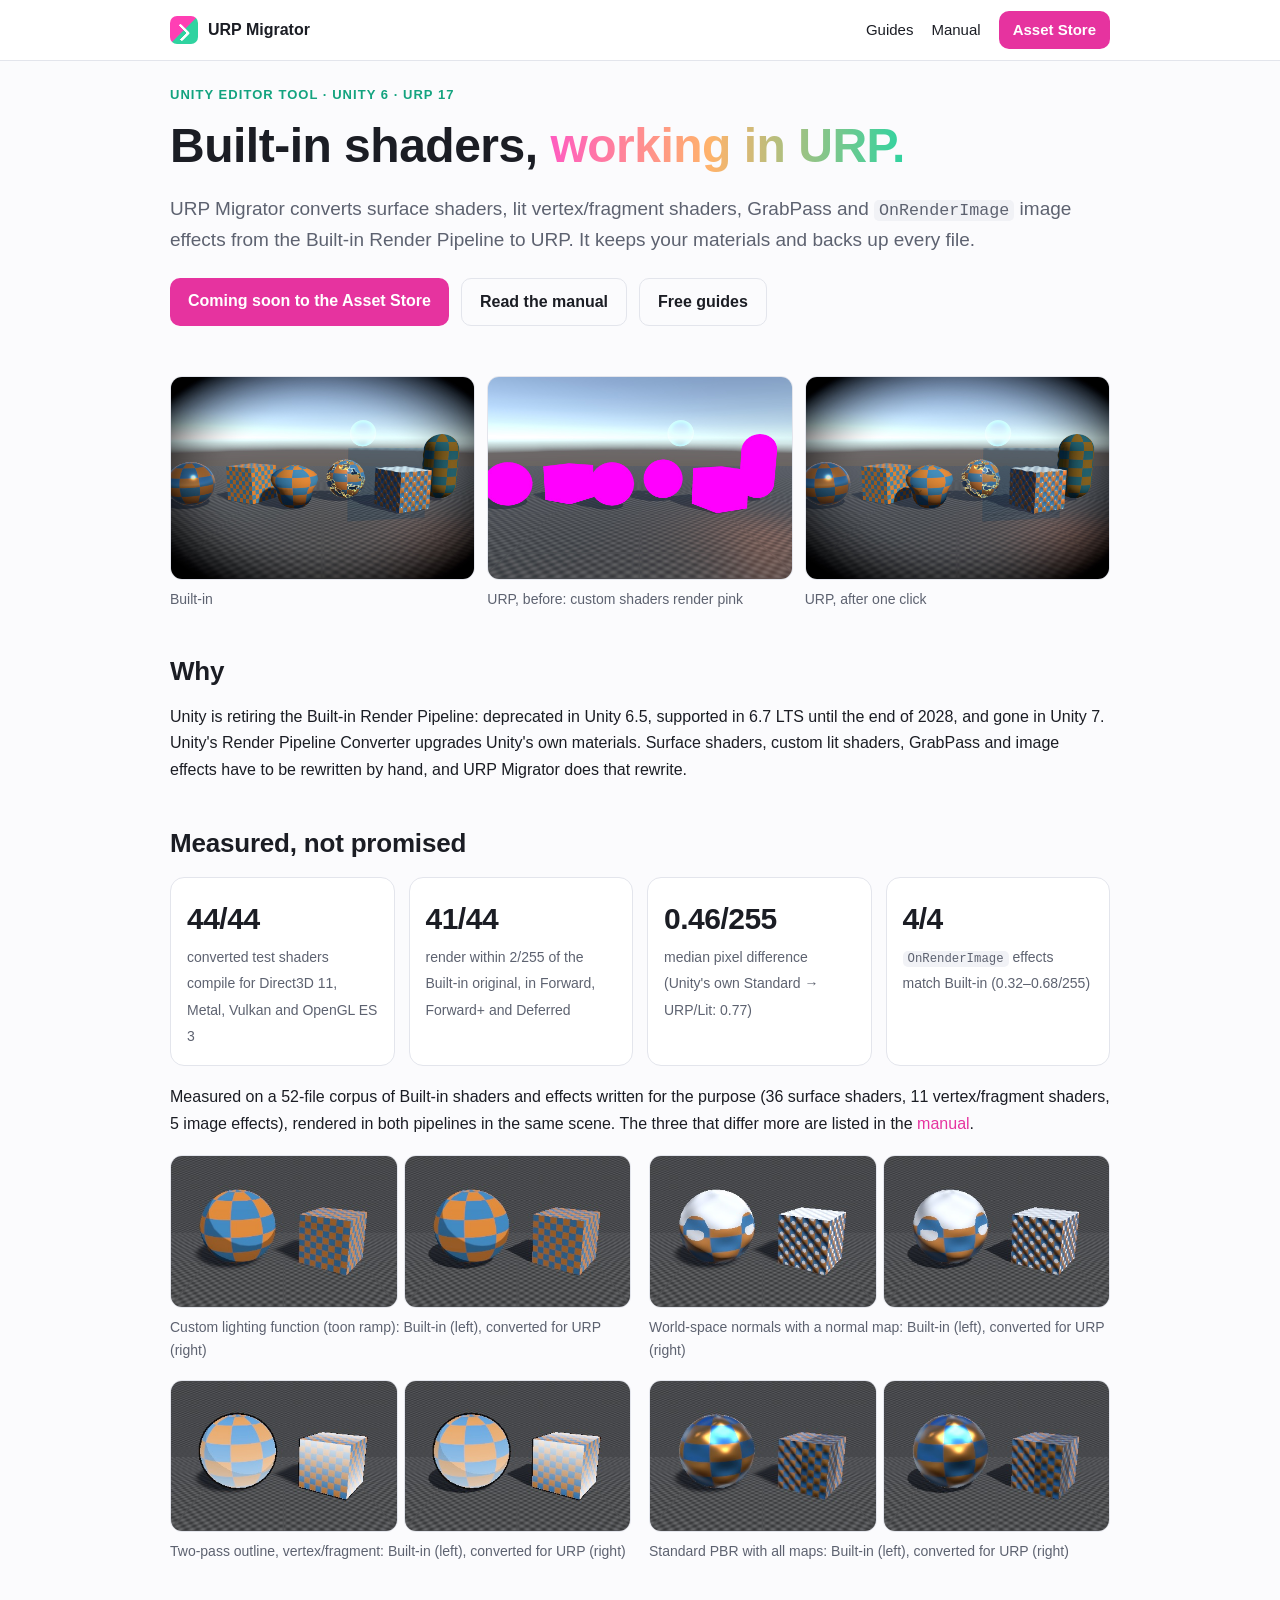
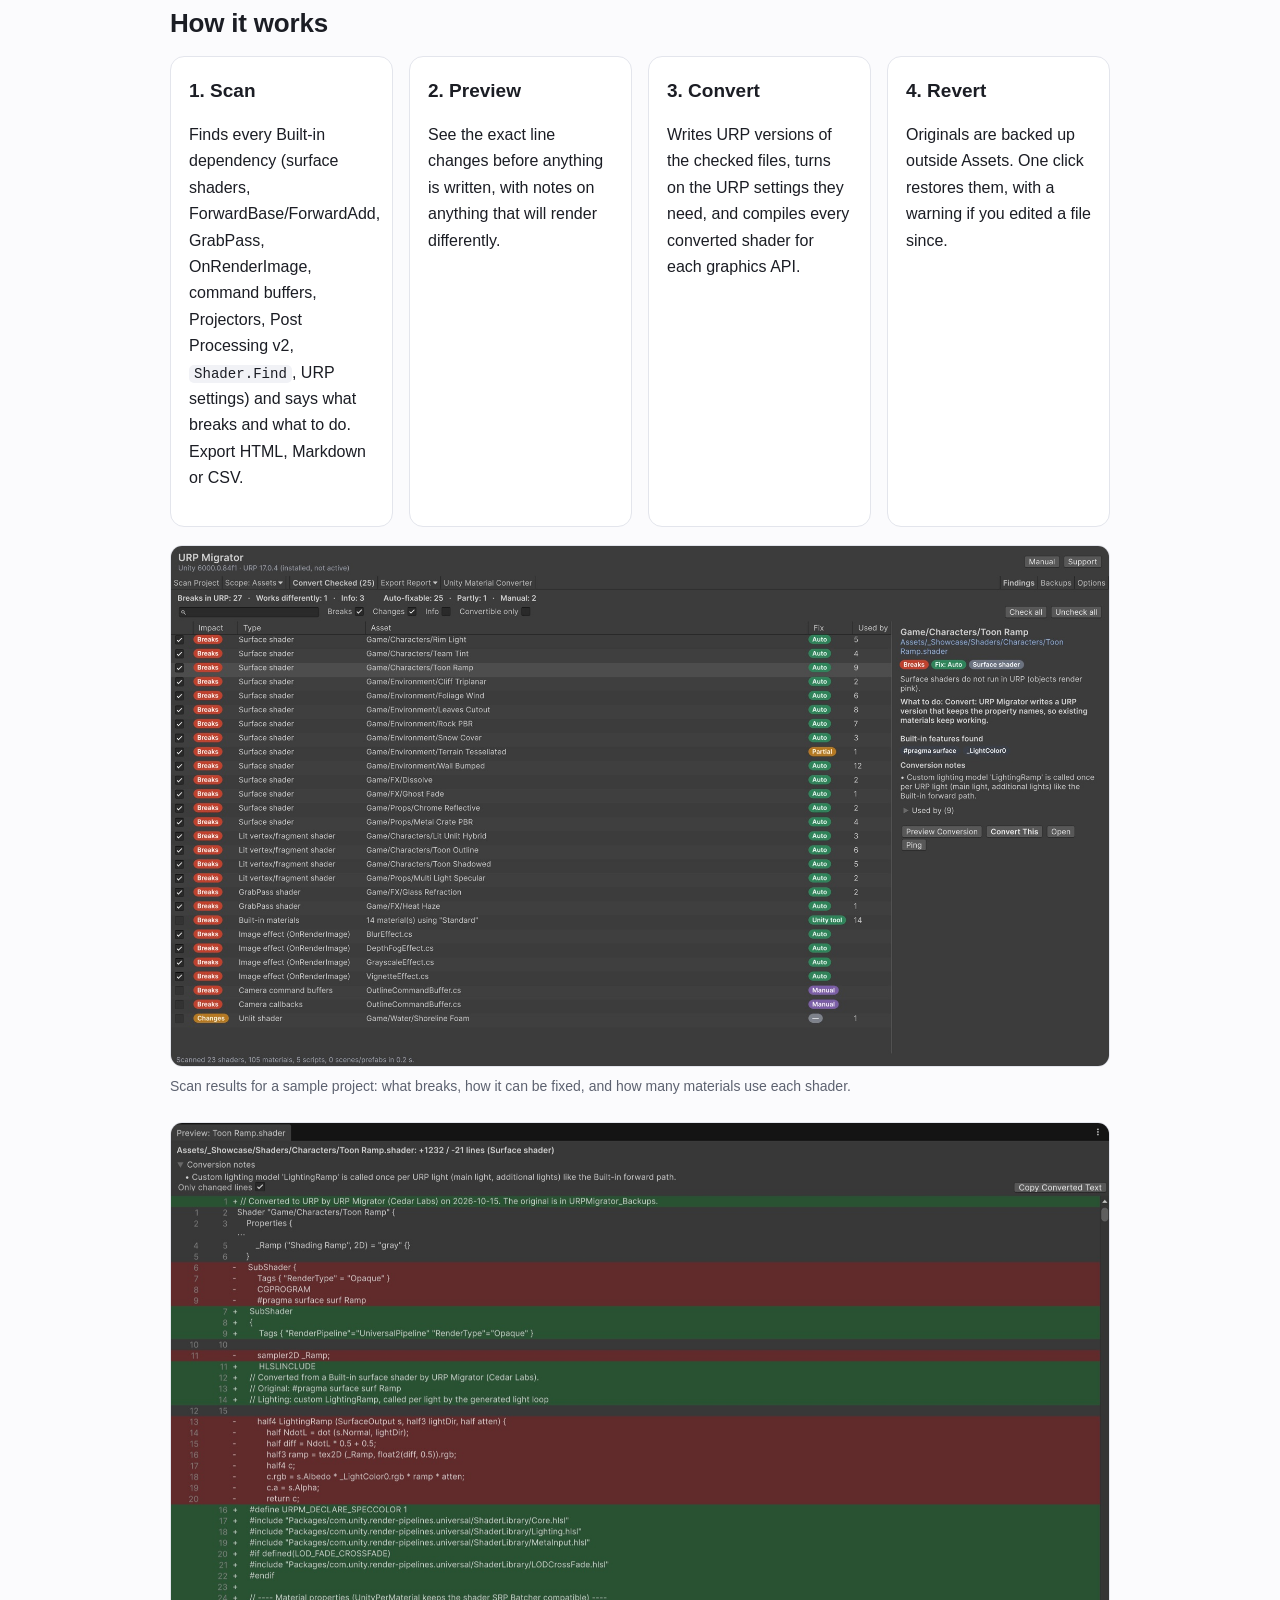
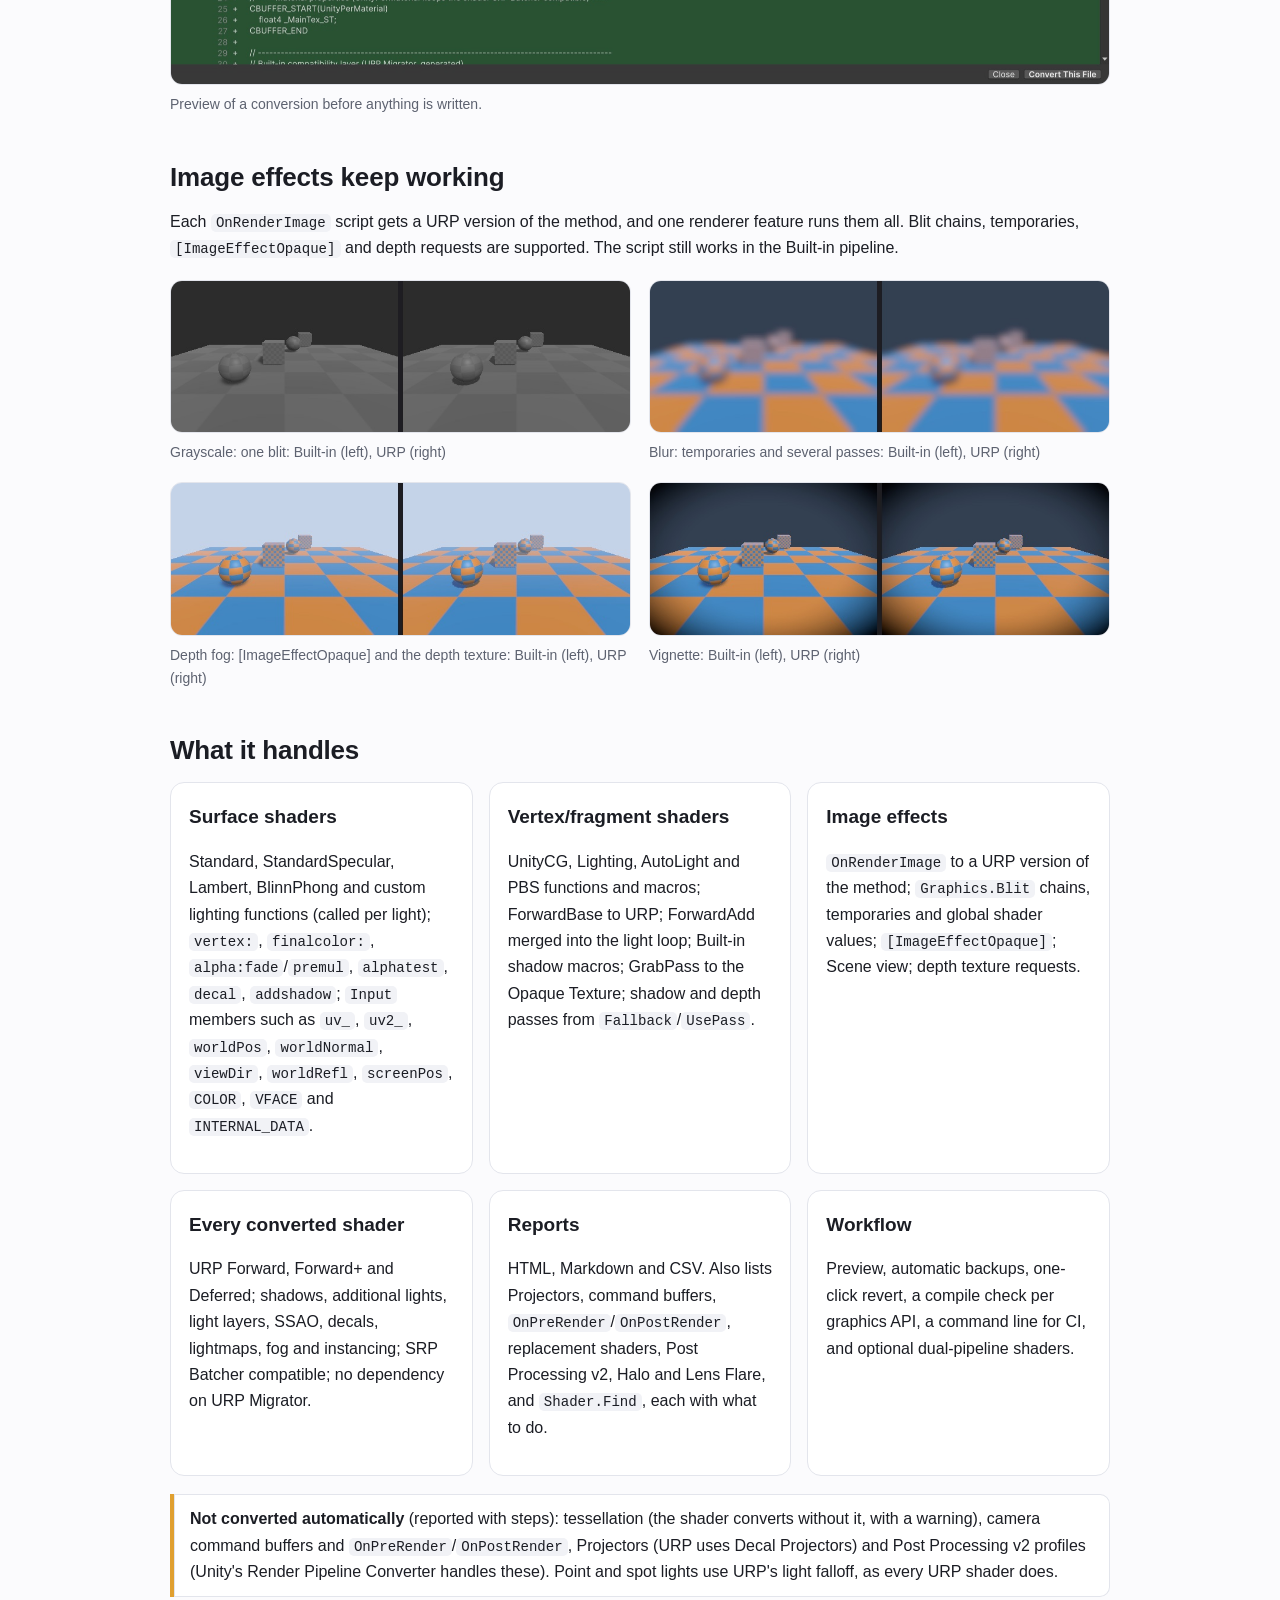
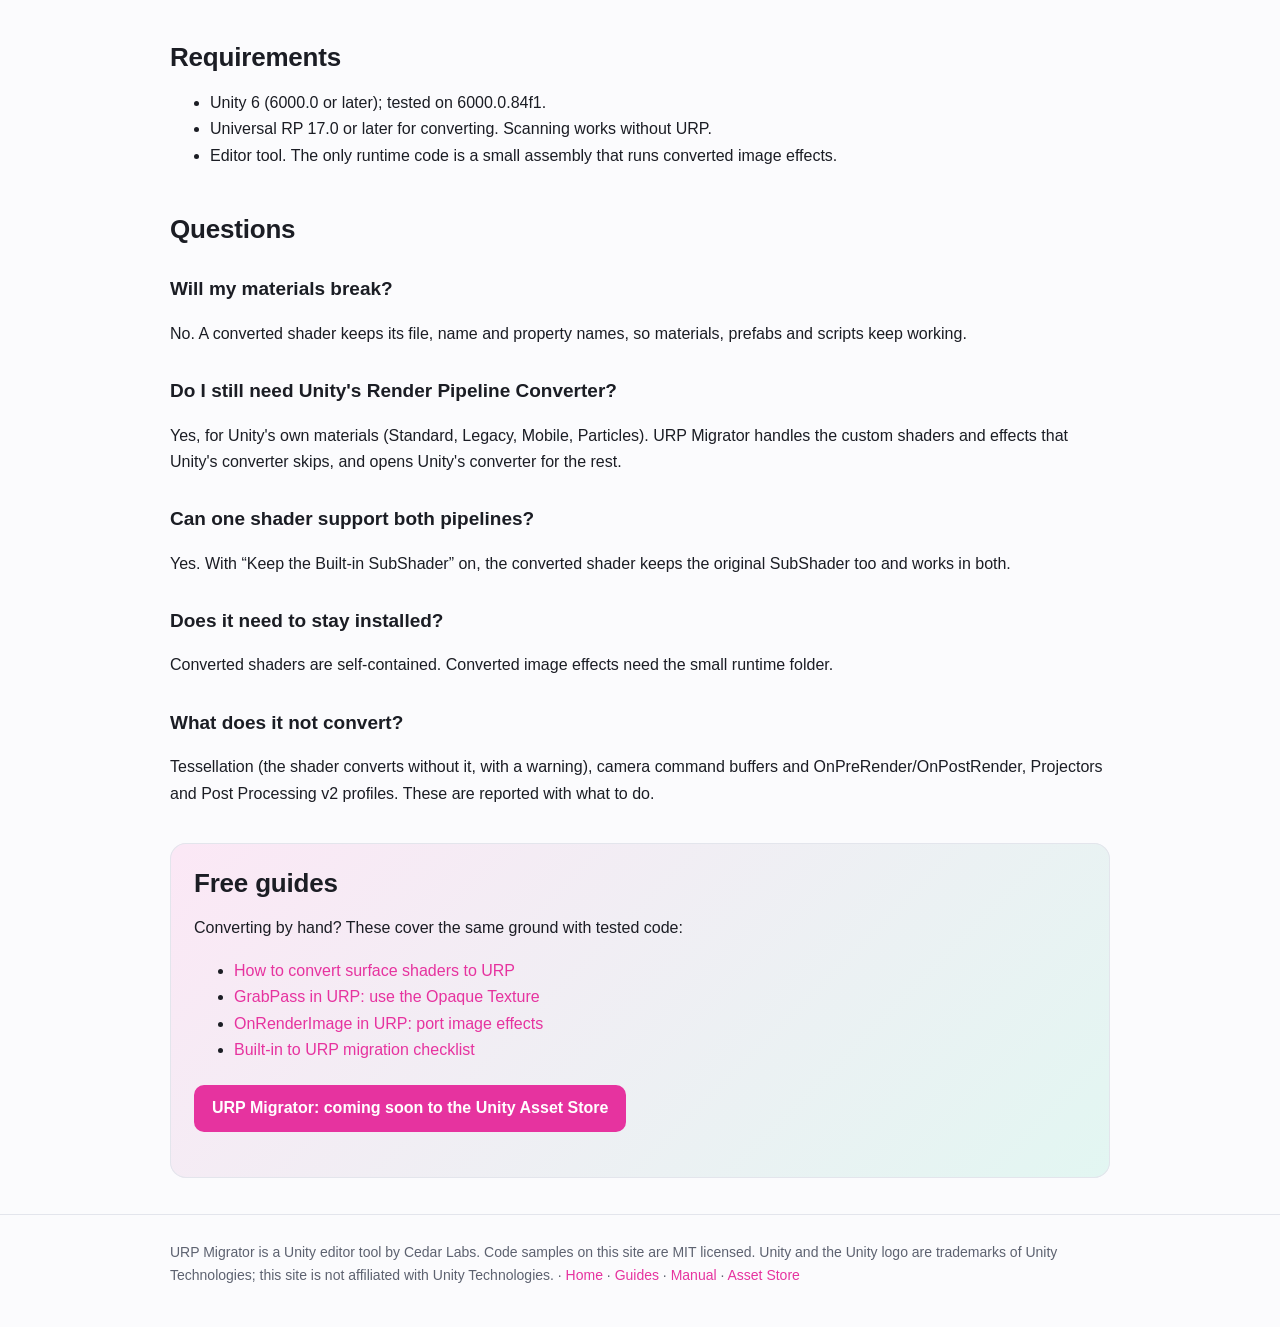
==== index.html @ bb951a9e "Update docs" ====
<!doctype html>
<html lang="en">
<head>
<meta charset="utf-8">
<meta name="viewport" content="width=device-width, initial-scale=1">
<title>URP Migrator: convert Built-in shaders and image effects to URP (Unity 6)</title>
<meta name="description" content="Unity editor tool that converts surface shaders, lit vertex/fragment shaders, GrabPass and OnRenderImage image effects from the Built-in Render Pipeline to URP. Keeps materials, backs up every file.">
<link rel="canonical" href="https://nkiro33.github.io/urp-migrator-docs/">
<meta property="og:type" content="website">
<meta property="og:site_name" content="URP Migrator">
<meta property="og:title" content="URP Migrator: convert Built-in shaders and image effects to URP (Unity 6)">
<meta property="og:description" content="Unity editor tool that converts surface shaders, lit vertex/fragment shaders, GrabPass and OnRenderImage image effects from the Built-in Render Pipeline to URP. Keeps materials, backs up every file.">
<meta property="og:url" content="https://nkiro33.github.io/urp-migrator-docs/">
<meta property="og:image" content="https://nkiro33.github.io/urp-migrator-docs/img/social.png">
<meta name="twitter:card" content="summary_large_image">
<link rel="icon" type="image/png" href="img/icon.png">
<link rel="stylesheet" href="style.css">
<script type="application/ld+json">{"@context": "https://schema.org", "@type": "WebSite", "name": "URP Migrator: convert Built-in shaders and image effects to URP (Unity 6)", "description": "Unity editor tool that converts surface shaders, lit vertex/fragment shaders, GrabPass and OnRenderImage image effects from the Built-in Render Pipeline to URP. Keeps materials, backs up every file.", "url": "https://nkiro33.github.io/urp-migrator-docs/"}</script>
</head>
<body>
<header class="top"><div class="wrap"><a class="brand" href="index.html"><span class="logo"></span>URP Migrator</a><nav><a href='guides/index.html'>Guides</a><a class='hide-s' href='manual.html'>Manual</a><a class='btn' href='https://assetstore.unity.com/publishers/160610'>Asset Store</a></nav></div></header>
<main class="wrap">

<section class="hero">
<p class="kicker">Unity editor tool · Unity 6 · URP 17</p>
<h1>Built-in shaders, <span class="grad">working in URP.</span></h1>
<p class="lede">URP Migrator converts surface shaders, lit vertex/fragment shaders, GrabPass and <code>OnRenderImage</code> image effects from
the Built-in Render Pipeline to URP. It keeps your materials and backs up every file.</p>
<div class="buttons"><a class="btn" href="https://assetstore.unity.com/publishers/160610">Coming soon to the Asset Store</a>
<a class="btn ghost" href="manual.html">Read the manual</a><a class="btn ghost" href="guides/index.html">Free guides</a></div>
</section>
<div class="trio">
<figure><img src='img/web/builtin_cover.jpg' alt='The demo scene rendered with the Built-in pipeline' loading='lazy' width='1200' height='800'><figcaption>Built-in</figcaption></figure>
<figure><img src='img/web/urp_before_cover.jpg' alt='The same scene in URP before conversion: custom shaders render pink' loading='lazy' width='1200' height='800'><figcaption>URP, before: custom shaders render pink</figcaption></figure>
<figure><img src='img/web/urp_after_cover.jpg' alt='The same scene in URP after conversion' loading='lazy' width='1200' height='800'><figcaption>URP, after one click</figcaption></figure>
</div>

<h2>Why</h2>
<p>Unity is retiring the Built-in Render Pipeline: deprecated in Unity 6.5, supported in 6.7 LTS until the end of 2028, and gone in Unity 7.
Unity's Render Pipeline Converter upgrades Unity's own materials. Surface shaders, custom lit shaders, GrabPass and image effects have to be
rewritten by hand, and URP Migrator does that rewrite.</p>

<h2>Measured, not promised</h2>
<div class="stats">
<div class="stat"><b>44/44</b><span>converted test shaders compile for Direct3D 11, Metal, Vulkan and OpenGL ES 3</span></div>
<div class="stat"><b>41/44</b><span>render within 2/255 of the Built-in original, in Forward, Forward+ and Deferred</span></div>
<div class="stat"><b>0.46/255</b><span>median pixel difference (Unity's own Standard → URP/Lit: 0.77)</span></div>
<div class="stat"><b>4/4</b><span><code>OnRenderImage</code> effects match Built-in (0.32–0.68/255)</span></div>
</div>
<p>Measured on a 52-file corpus of Built-in shaders and effects written for the purpose (36 surface shaders, 11 vertex/fragment shaders, 5 image
effects), rendered in both pipelines in the same scene. The three that differ more are listed in the <a href="manual.html#6-accuracy-measured-results">manual</a>.</p>
<div class="pairs"><figure><div class='pair'><img src='img/web/cmp_S16_ToonRamp_builtin.jpg' alt='Custom lighting function (toon ramp), Built-in' loading='lazy' width='384' height='256'><img src='img/web/cmp_S16_ToonRamp_urp.jpg' alt='Custom lighting function (toon ramp), URP' loading='lazy' width='384' height='256'></div><figcaption>Custom lighting function (toon ramp): Built-in (left), converted for URP (right)</figcaption></figure><figure><div class='pair'><img src='img/web/cmp_S21_SnowWorldNormal_builtin.jpg' alt='World-space normals with a normal map, Built-in' loading='lazy' width='384' height='256'><img src='img/web/cmp_S21_SnowWorldNormal_urp.jpg' alt='World-space normals with a normal map, URP' loading='lazy' width='384' height='256'></div><figcaption>World-space normals with a normal map: Built-in (left), converted for URP (right)</figcaption></figure><figure><div class='pair'><img src='img/web/cmp_V07_TwoPassOutline_builtin.jpg' alt='Two-pass outline, vertex/fragment, Built-in' loading='lazy' width='384' height='256'><img src='img/web/cmp_V07_TwoPassOutline_urp.jpg' alt='Two-pass outline, vertex/fragment, URP' loading='lazy' width='384' height='256'></div><figcaption>Two-pass outline, vertex/fragment: Built-in (left), converted for URP (right)</figcaption></figure><figure><div class='pair'><img src='img/web/cmp_S06_StandardFull_builtin.jpg' alt='Standard PBR with all maps, Built-in' loading='lazy' width='384' height='256'><img src='img/web/cmp_S06_StandardFull_urp.jpg' alt='Standard PBR with all maps, URP' loading='lazy' width='384' height='256'></div><figcaption>Standard PBR with all maps: Built-in (left), converted for URP (right)</figcaption></figure></div>

<h2>How it works</h2>
<div class="grid grid4">
<div class="card"><h3>1. Scan</h3><p>Finds every Built-in dependency (surface shaders, ForwardBase/ForwardAdd, GrabPass, OnRenderImage, command buffers, Projectors,
Post Processing v2, <code>Shader.Find</code>, URP settings) and says what breaks and what to do. Export HTML, Markdown or CSV.</p></div>
<div class="card"><h3>2. Preview</h3><p>See the exact line changes before anything is written, with notes on anything that will render differently.</p></div>
<div class="card"><h3>3. Convert</h3><p>Writes URP versions of the checked files, turns on the URP settings they need, and compiles every converted shader for each graphics API.</p></div>
<div class="card"><h3>4. Revert</h3><p>Originals are backed up outside Assets. One click restores them, with a warning if you edited a file since.</p></div>
</div>
<figure><img src='img/web/window-findings.jpg' alt='The URP Migrator window listing findings in a project' loading='lazy' width='1800' height='998'><figcaption>Scan results for a sample project: what breaks, how it can be fixed, and how many materials use each shader.</figcaption></figure>
<figure><img src='img/web/window-preview.jpg' alt='Line-by-line preview of a surface shader conversion' loading='lazy' width='1800' height='1079'><figcaption>Preview of a conversion before anything is written.</figcaption></figure>

<h2>Image effects keep working</h2>
<p>Each <code>OnRenderImage</code> script gets a URP version of the method, and one renderer feature runs them all. Blit chains, temporaries,
<code>[ImageEffectOpaque]</code> and depth requests are supported. The script still works in the Built-in pipeline.</p>
<div class="pairs"><figure><img src='img/web/E01_Grayscale.jpg' alt='Grayscale: one blit: Built-in and URP' loading='lazy' width='776' height='256'><figcaption>Grayscale: one blit: Built-in (left), URP (right)</figcaption></figure><figure><img src='img/web/E02_Blur.jpg' alt='Blur: temporaries and several passes: Built-in and URP' loading='lazy' width='776' height='256'><figcaption>Blur: temporaries and several passes: Built-in (left), URP (right)</figcaption></figure><figure><img src='img/web/E03_DepthFog.jpg' alt='Depth fog: [ImageEffectOpaque] and the depth texture: Built-in and URP' loading='lazy' width='776' height='256'><figcaption>Depth fog: [ImageEffectOpaque] and the depth texture: Built-in (left), URP (right)</figcaption></figure><figure><img src='img/web/E04_Vignette.jpg' alt='Vignette: Built-in and URP' loading='lazy' width='776' height='256'><figcaption>Vignette: Built-in (left), URP (right)</figcaption></figure></div>

<h2>What it handles</h2>
<div class="grid">
<div class="card"><h3>Surface shaders</h3><p>Standard, StandardSpecular, Lambert, BlinnPhong and custom lighting functions (called per light);
<code>vertex:</code>, <code>finalcolor:</code>, <code>alpha:fade</code>/<code>premul</code>, <code>alphatest</code>, <code>decal</code>, <code>addshadow</code>;
<code>Input</code> members such as <code>uv_</code>, <code>uv2_</code>, <code>worldPos</code>, <code>worldNormal</code>, <code>viewDir</code>,
<code>worldRefl</code>, <code>screenPos</code>, <code>COLOR</code>, <code>VFACE</code> and <code>INTERNAL_DATA</code>.</p></div>
<div class="card"><h3>Vertex/fragment shaders</h3><p>UnityCG, Lighting, AutoLight and PBS functions and macros; ForwardBase to URP;
ForwardAdd merged into the light loop; Built-in shadow macros; GrabPass to the Opaque Texture; shadow and depth passes from
<code>Fallback</code>/<code>UsePass</code>.</p></div>
<div class="card"><h3>Image effects</h3><p><code>OnRenderImage</code> to a URP version of the method; <code>Graphics.Blit</code> chains,
temporaries and global shader values; <code>[ImageEffectOpaque]</code>; Scene view; depth texture requests.</p></div>
<div class="card"><h3>Every converted shader</h3><p>URP Forward, Forward+ and Deferred; shadows, additional lights, light layers, SSAO,
decals, lightmaps, fog and instancing; SRP Batcher compatible; no dependency on URP Migrator.</p></div>
<div class="card"><h3>Reports</h3><p>HTML, Markdown and CSV. Also lists Projectors, command buffers, <code>OnPreRender</code>/<code>OnPostRender</code>,
replacement shaders, Post Processing v2, Halo and Lens Flare, and <code>Shader.Find</code>, each with what to do.</p></div>
<div class="card"><h3>Workflow</h3><p>Preview, automatic backups, one-click revert, a compile check per graphics API, a command line for CI,
and optional dual-pipeline shaders.</p></div>
</div>
<div class="note warn"><b>Not converted automatically</b> (reported with steps): tessellation (the shader converts without it, with a
warning), camera command buffers and <code>OnPreRender</code>/<code>OnPostRender</code>, Projectors (URP uses Decal Projectors) and Post
Processing v2 profiles (Unity's Render Pipeline Converter handles these). Point and spot lights use URP's light falloff, as every URP shader does.</div>

<h2>Requirements</h2>
<ul><li>Unity 6 (6000.0 or later); tested on 6000.0.84f1.</li><li>Universal RP 17.0 or later for converting. Scanning works without URP.</li>
<li>Editor tool. The only runtime code is a small assembly that runs converted image effects.</li></ul>

<h2>Questions</h2>
<h3>Will my materials break?</h3><p>No. A converted shader keeps its file, name and property names, so materials, prefabs and scripts keep working.</p><h3>Do I still need Unity's Render Pipeline Converter?</h3><p>Yes, for Unity's own materials (Standard, Legacy, Mobile, Particles). URP Migrator handles the custom shaders and effects that Unity's converter skips, and opens Unity's converter for the rest.</p><h3>Can one shader support both pipelines?</h3><p>Yes. With “Keep the Built-in SubShader” on, the converted shader keeps the original SubShader too and works in both.</p><h3>Does it need to stay installed?</h3><p>Converted shaders are self-contained. Converted image effects need the small runtime folder.</p><h3>What does it not convert?</h3><p>Tessellation (the shader converts without it, with a warning), camera command buffers and OnPreRender/OnPostRender, Projectors and Post Processing v2 profiles. These are reported with what to do.</p>

<div class="cta"><h2>Free guides</h2><p>Converting by hand? These cover the same ground with tested code:</p>
<ul><li><a href='guides/convert-surface-shaders-to-urp.html'>How to convert surface shaders to URP</a></li><li><a href='guides/grabpass-in-urp.html'>GrabPass in URP: use the Opaque Texture</a></li><li><a href='guides/onrenderimage-in-urp.html'>OnRenderImage in URP: port image effects</a></li><li><a href='guides/built-in-to-urp-checklist.html'>Built-in to URP migration checklist</a></li></ul>
<div class="buttons"><a class="btn" href="https://assetstore.unity.com/publishers/160610">URP Migrator: coming soon to the Unity Asset Store</a></div></div>

</main>
<footer><div class="wrap">URP Migrator is a Unity editor tool by Cedar Labs. Code samples on this site are MIT licensed.
Unity and the Unity logo are trademarks of Unity Technologies; this site is not affiliated with Unity Technologies.
· <a href="index.html">Home</a> · <a href="guides/index.html">Guides</a> · <a href="manual.html">Manual</a> · <a href="https://assetstore.unity.com/publishers/160610">Asset Store</a></div></footer>
<script>document.querySelectorAll('.copy').forEach(b=>b.addEventListener('click',()=>{const t=b.closest('.code').querySelector('code').innerText;navigator.clipboard.writeText(t).then(()=>{b.textContent='Copied';setTimeout(()=>b.textContent='Copy',1500)})}));</script>
</body>
</html>
---- style.css ----
:root{--bg:#fbfbfd;--fg:#1b1d24;--muted:#5d6270;--line:#e3e5ec;--card:#fff;--accent:#e6339f;--teal:#13a37f;--codebg:#11151c;--codefg:#e6e9ef;--chip:#f1f2f6}
@media (prefers-color-scheme:dark){:root:not([data-theme="light"]){--bg:#0f1218;--fg:#e8eaf0;--muted:#a3a9b7;--line:#262b36;--card:#151a22;--accent:#ff5cc0;--teal:#3fe0ae;--codebg:#0a0d12;--codefg:#e6e9ef;--chip:#1c222c}}
*{box-sizing:border-box}
html{-webkit-text-size-adjust:100%}
body{margin:0;background:var(--bg);color:var(--fg);font:16px/1.65 -apple-system,BlinkMacSystemFont,"Segoe UI",Roboto,Helvetica,Arial,sans-serif}
a{color:var(--accent);text-decoration:none} a:hover{text-decoration:underline}
.wrap{max-width:980px;margin:0 auto;padding:0 20px}
.top{border-bottom:1px solid var(--line);background:var(--card);position:sticky;top:0;z-index:5}
.top .wrap{display:flex;align-items:center;justify-content:space-between;height:60px;gap:12px}
.brand{display:flex;align-items:center;gap:10px;font-weight:800;color:var(--fg);white-space:nowrap}
.logo{width:28px;height:28px;border-radius:7px;background:linear-gradient(135deg,#ff3fb4 0 49%,#2fd3a0 51% 100%);position:relative;flex:none}
.logo:after{content:"";position:absolute;left:7px;top:9px;width:11px;height:9px;border-top:3px solid #fff;border-right:3px solid #fff;transform:rotate(45deg) translate(-1px,3px);border-radius:2px}
nav{display:flex;gap:18px;align-items:center;font-size:15px}
nav a{color:var(--fg)}
.btn{display:inline-block;padding:10px 18px;border-radius:10px;background:var(--accent);color:#fff !important;font-weight:700;text-decoration:none !important}
.btn.ghost{background:transparent;color:var(--fg) !important;border:1px solid var(--line)}
nav .btn{padding:7px 14px}
main{padding:36px 0 60px}
h1{font-size:40px;line-height:1.15;letter-spacing:-.5px;margin:6px 0 14px}
h2{font-size:26px;line-height:1.25;margin:44px 0 10px;letter-spacing:-.2px}
h3{font-size:19px;margin:28px 0 8px}
.lede{font-size:19px;color:var(--muted)}
.kicker{font-size:13px;font-weight:700;letter-spacing:.08em;text-transform:uppercase;color:var(--teal)}
code{font-family:"SF Mono",Menlo,Consolas,monospace;font-size:.88em;background:var(--chip);padding:1px 5px;border-radius:5px}
.code{margin:16px 0 22px;border-radius:12px;overflow:hidden;background:var(--codebg);border:1px solid var(--line)}
.codehead{display:flex;justify-content:space-between;align-items:center;padding:6px 10px 6px 14px;font-size:12.5px;color:#9aa3b2;border-bottom:1px solid rgba(255,255,255,.08)}
.copy{font:inherit;color:#cfd5df;background:rgba(255,255,255,.08);border:0;border-radius:6px;padding:3px 10px;cursor:pointer}
pre{margin:0;padding:14px 16px;overflow-x:auto;color:var(--codefg);font-size:13.5px;line-height:1.55}
pre code{background:none;padding:0;font-size:inherit;color:inherit}
table{border-collapse:collapse;width:100%;margin:14px 0 22px;font-size:15px;display:block;overflow-x:auto}
th,td{border:1px solid var(--line);padding:8px 10px;text-align:left;vertical-align:top}
th{background:var(--chip)}
.note{border-left:4px solid var(--teal);background:var(--card);border-radius:0 10px 10px 0;padding:12px 16px;margin:18px 0;box-shadow:0 0 0 1px var(--line) inset}
.note.warn{border-left-color:#e0a030}
.cta{margin:36px 0;padding:24px;border-radius:16px;background:linear-gradient(135deg,rgba(255,63,180,.10),rgba(47,211,160,.12));box-shadow:0 0 0 1px var(--line) inset}
.cta h2{margin-top:0}
img{max-width:100%;height:auto}
figure{margin:18px 0 24px} figure img{width:100%;height:auto;border-radius:12px;border:1px solid var(--line);display:block}
figcaption{font-size:14px;color:var(--muted);margin-top:8px}
.pair{display:grid;grid-template-columns:repeat(2,minmax(0,1fr));gap:12px}
.grid{display:grid;grid-template-columns:repeat(auto-fill,minmax(270px,1fr));gap:16px;margin:16px 0}
.grid4{grid-template-columns:repeat(auto-fill,minmax(210px,1fr))}
.trio{display:grid;grid-template-columns:repeat(3,minmax(0,1fr));gap:12px;margin:22px 0}
.trio figure,.pairs figure{margin:0}
.pairs{display:grid;grid-template-columns:repeat(2,minmax(0,1fr));gap:18px;margin:18px 0}
.grid>*,.stats>*,.pairs>*,.trio>*{min-width:0}
p code,li code,td code{overflow-wrap:anywhere}
.pairs .pair{gap:6px}
.card{background:var(--card);border:1px solid var(--line);border-radius:14px;padding:18px}
.card h3{margin-top:0}
.stats{display:grid;grid-template-columns:repeat(auto-fit,minmax(150px,1fr));gap:14px;margin:18px 0}
.stat{background:var(--card);border:1px solid var(--line);border-radius:14px;padding:16px}
.stat b{display:block;font-size:30px;letter-spacing:-.5px}
.stat span{color:var(--muted);font-size:14px}
.hero{padding:10px 0 6px}
.hero h1{font-size:48px}
.grad{background:linear-gradient(90deg,#ff5cc0,#ffb36b 45%,#2fd3a0);-webkit-background-clip:text;background-clip:text;color:transparent}
.buttons{display:flex;gap:12px;flex-wrap:wrap;margin:22px 0}
.toc{background:var(--card);border:1px solid var(--line);border-radius:12px;padding:12px 18px;margin:20px 0;font-size:15px}
.toc ol{margin:6px 0 0;padding-left:20px}
details{margin:12px 0} summary{cursor:pointer;font-weight:600}
footer{border-top:1px solid var(--line);padding:26px 0 40px;color:var(--muted);font-size:14px}
.manual h1{font-size:34px}
@media (max-width:820px){.pairs{grid-template-columns:minmax(0,1fr)}}
@media (max-width:640px){h1,.hero h1{font-size:31px}h2{font-size:22px}.trio{grid-template-columns:minmax(0,1fr)}.stat b{font-size:24px}nav .hide-s{display:none}.lede{font-size:17px}}
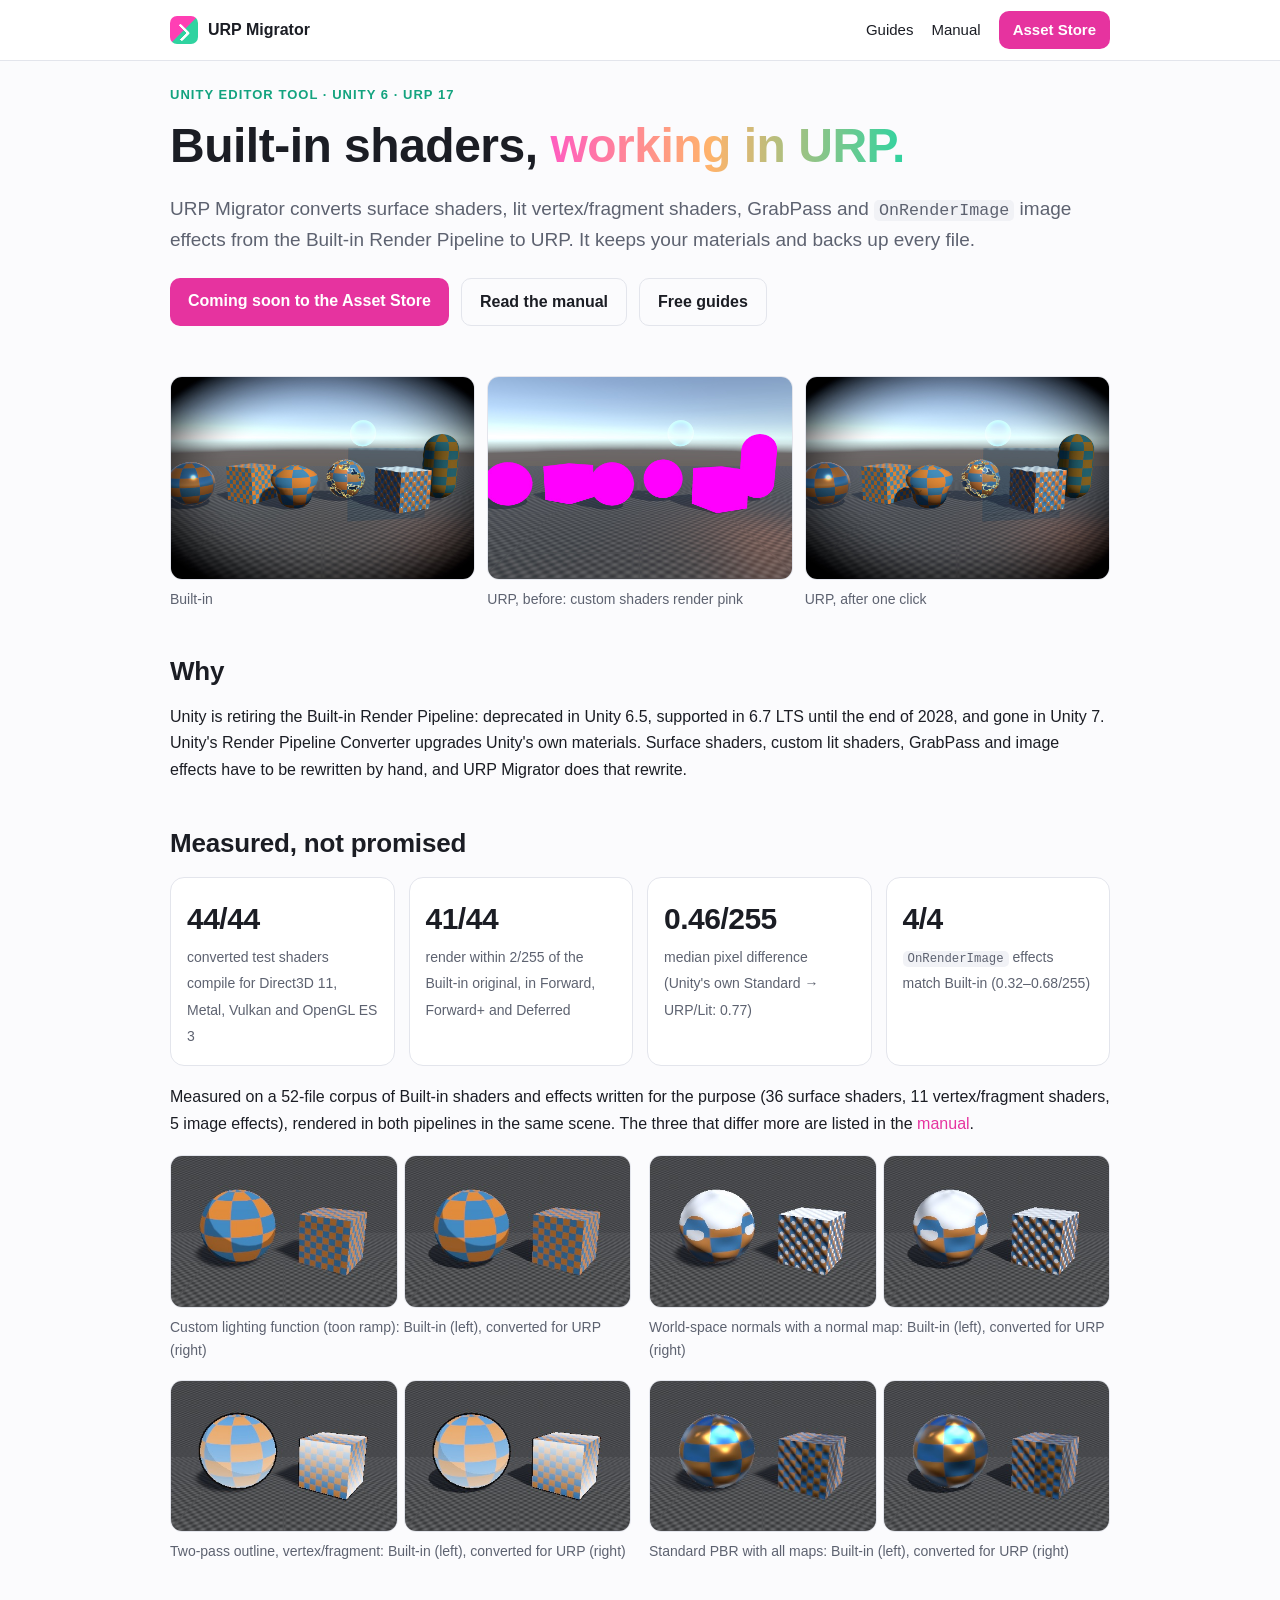
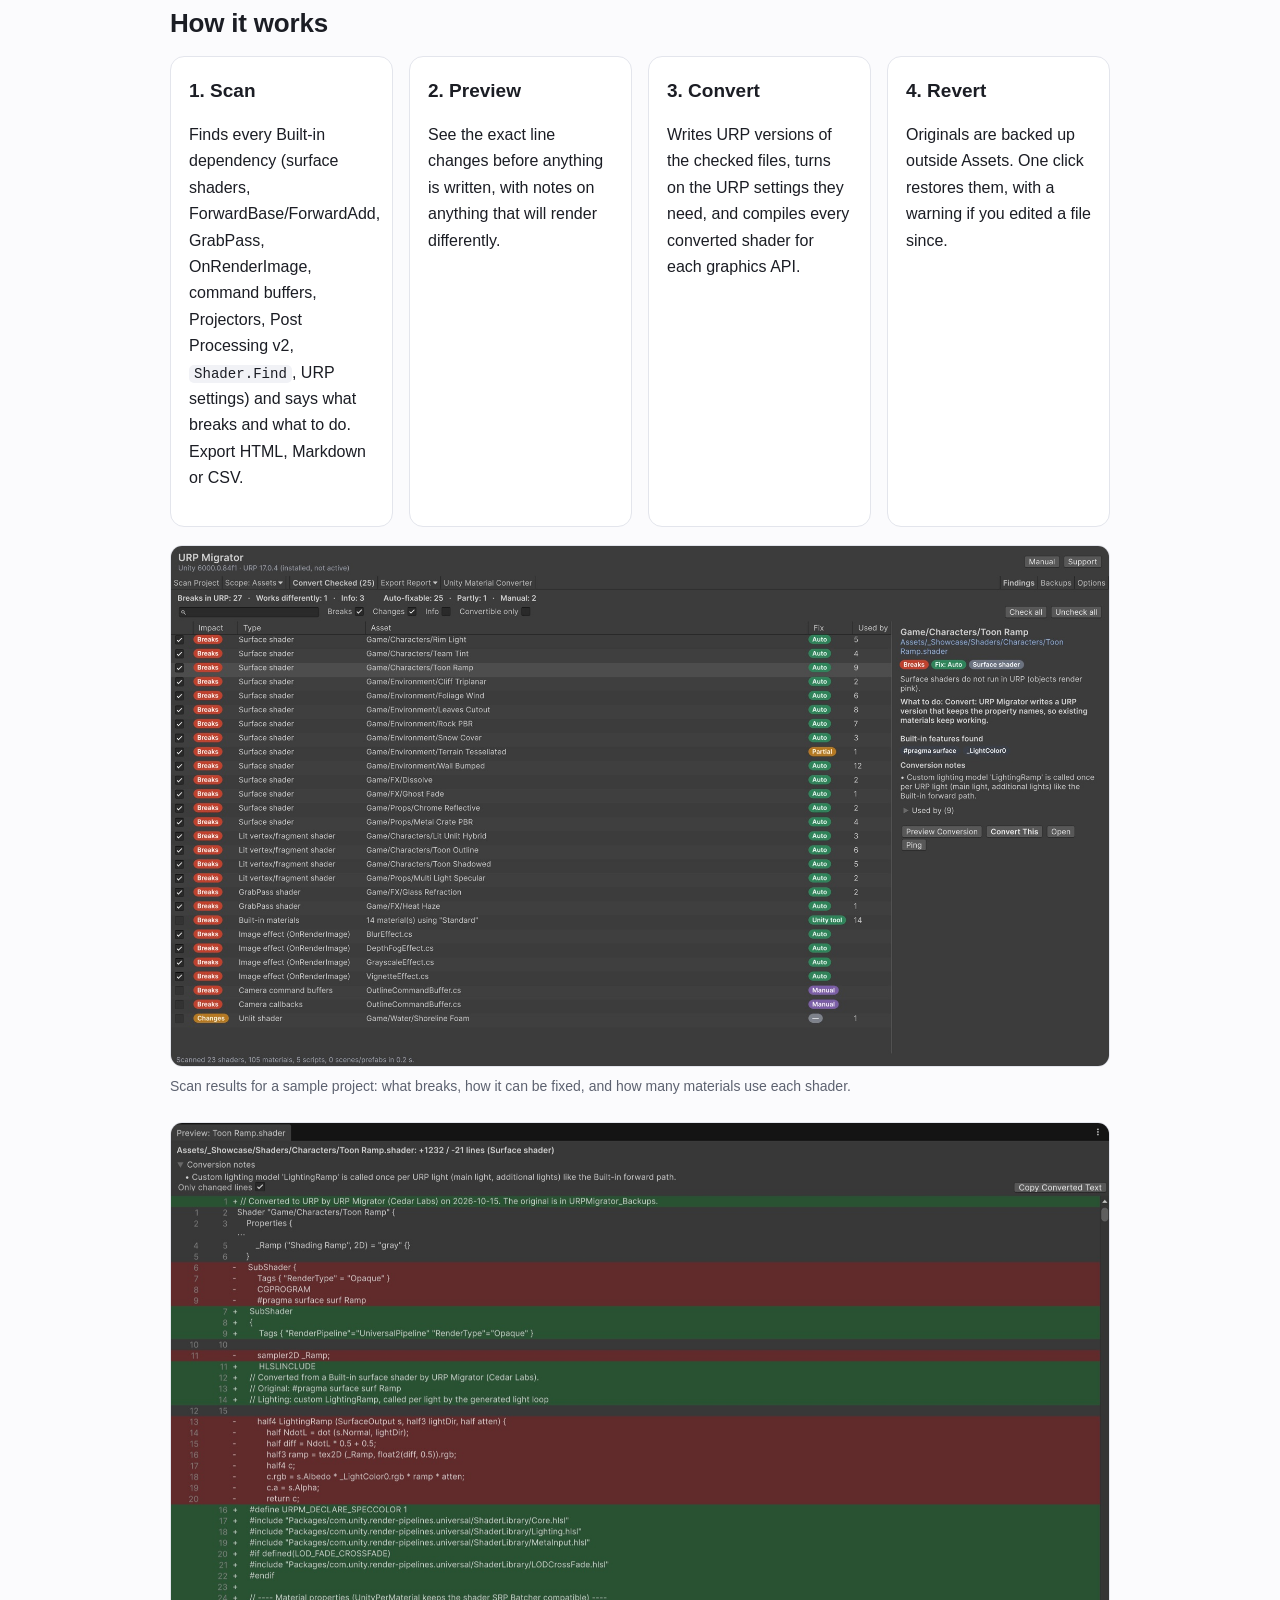
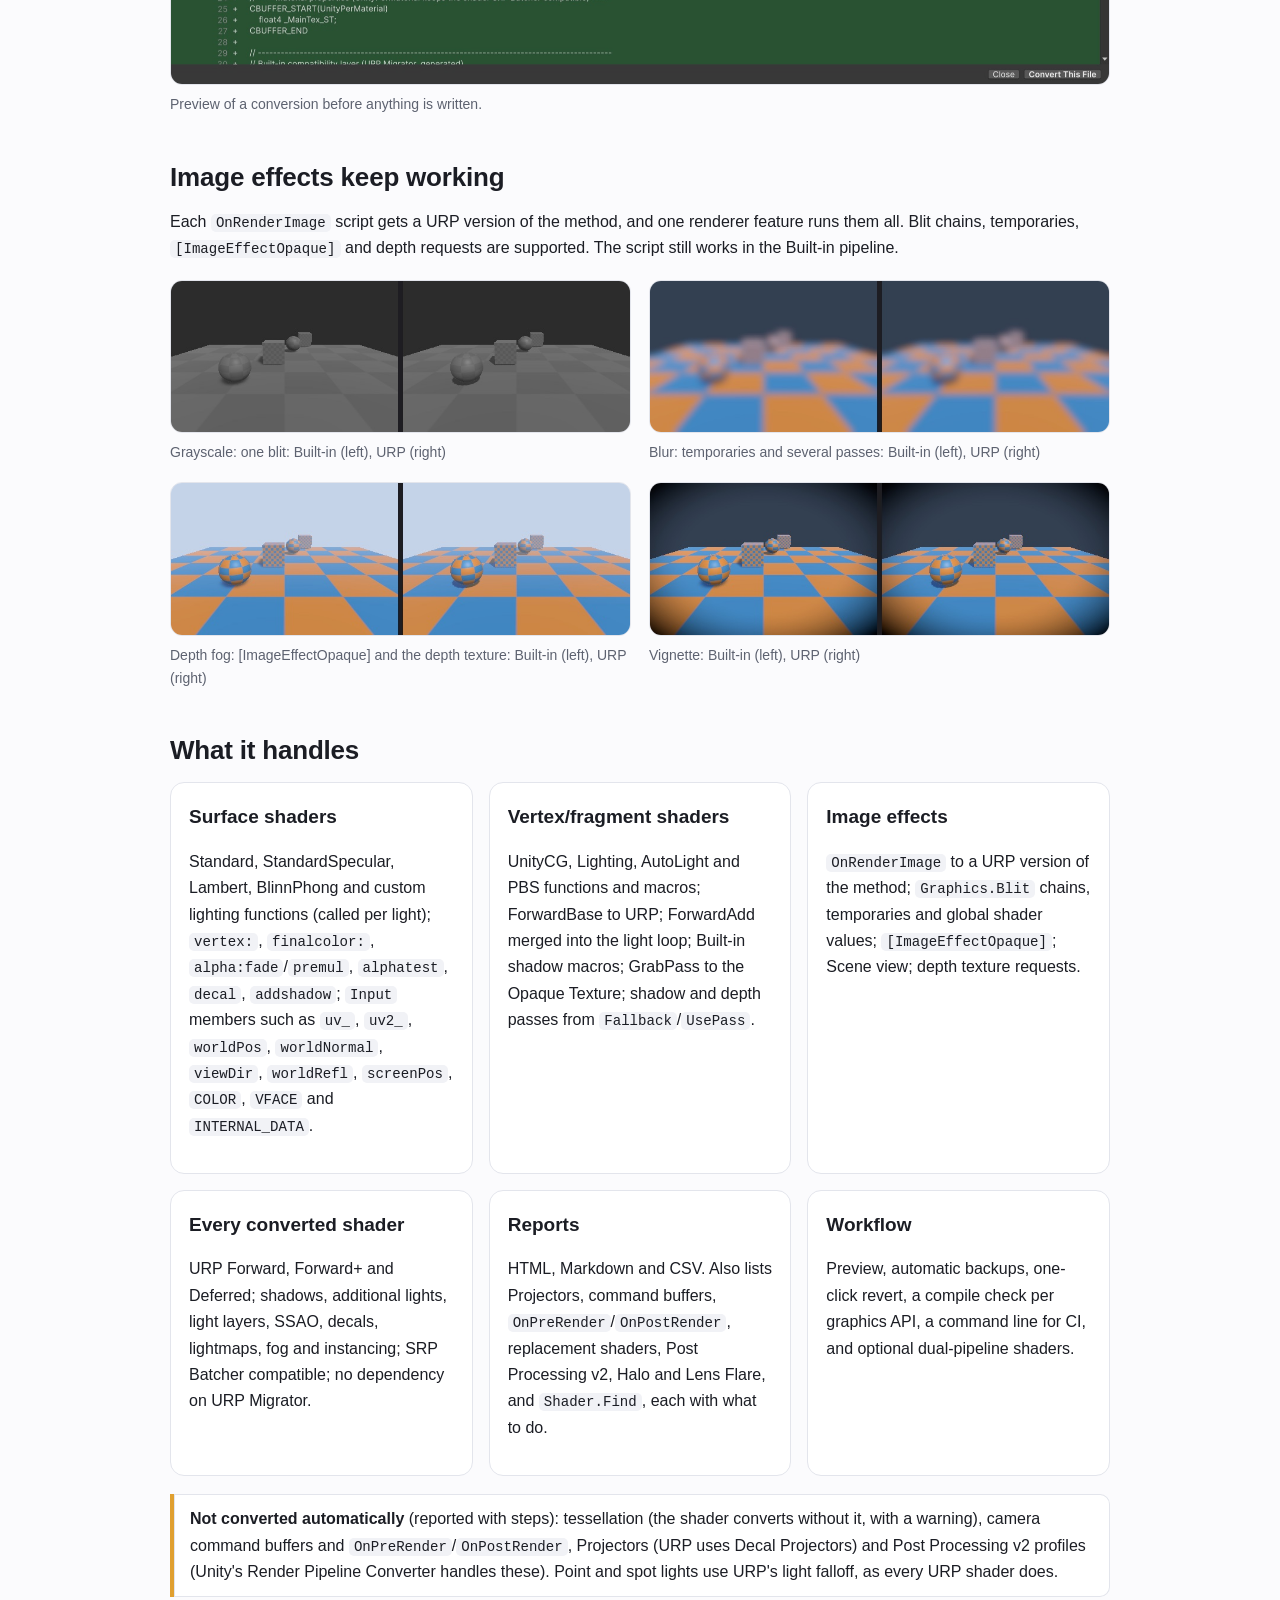
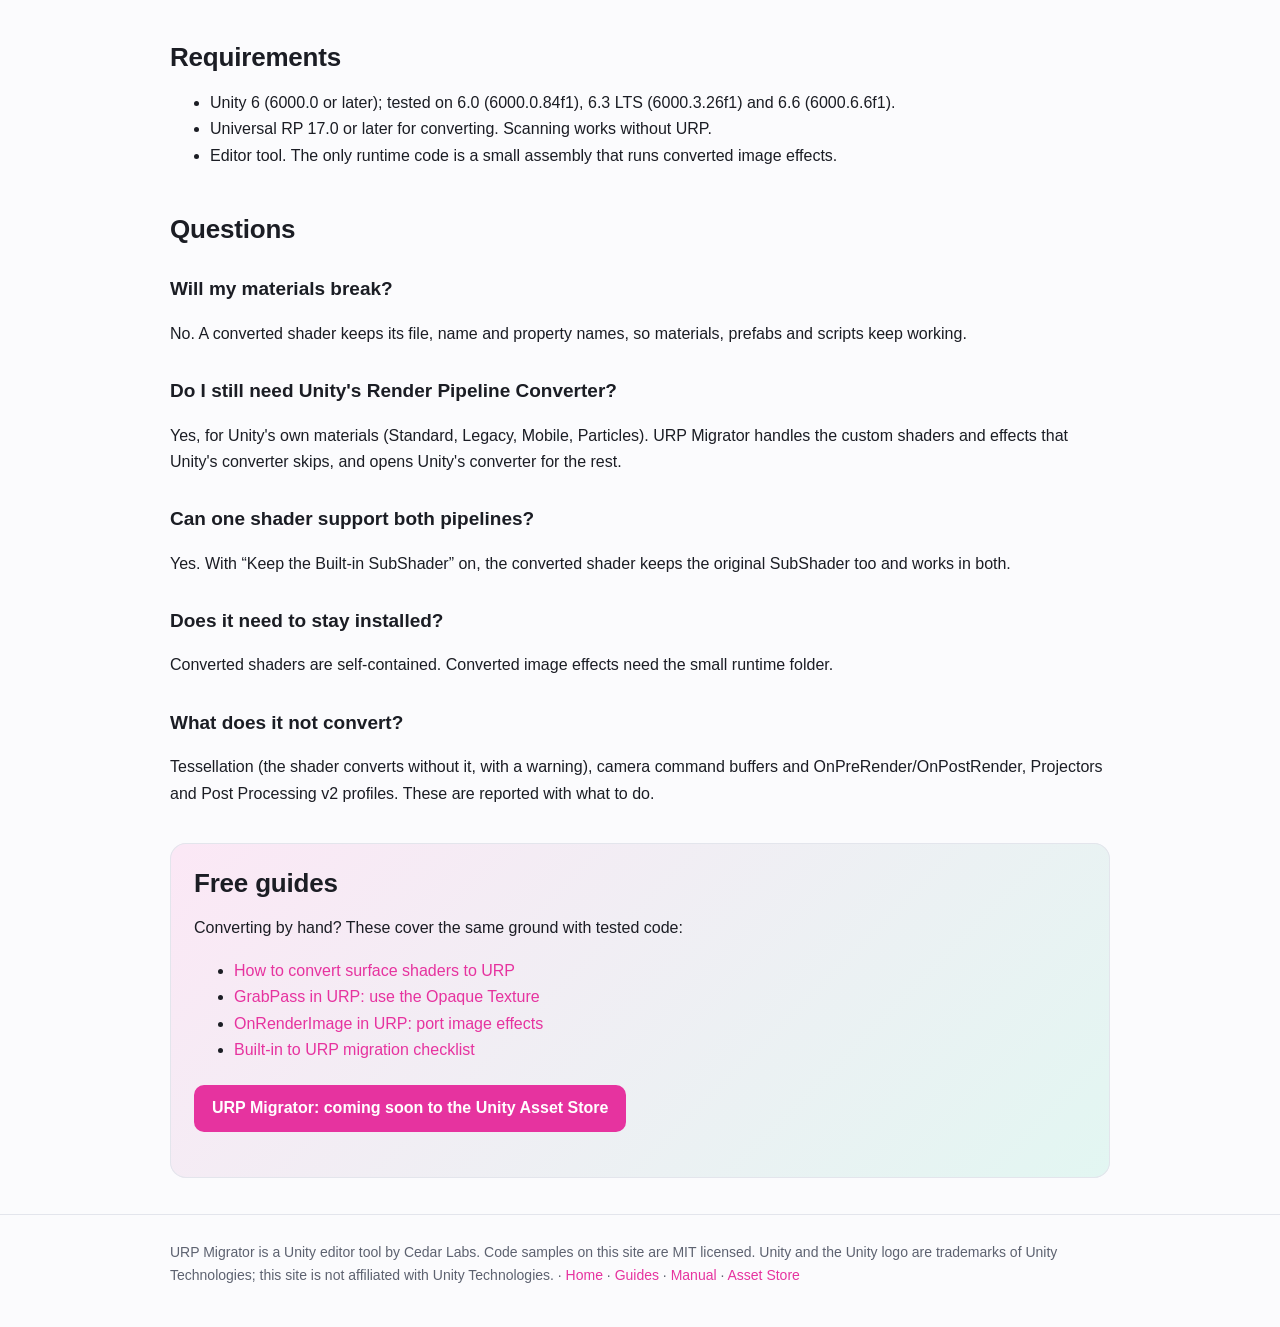
==== commit 5e8747a6: "Update docs" ====
--- a/index.html
+++ b/index.html
@@ -90,7 +90,7 @@
 Processing v2 profiles (Unity's Render Pipeline Converter handles these). Point and spot lights use URP's light falloff, as every URP shader does.</div>
 
 <h2>Requirements</h2>
-<ul><li>Unity 6 (6000.0 or later); tested on 6000.0.84f1.</li><li>Universal RP 17.0 or later for converting. Scanning works without URP.</li>
+<ul><li>Unity 6 (6000.0 or later); tested on 6.0 (6000.0.84f1), 6.3 LTS (6000.3.26f1) and 6.6 (6000.6.6f1).</li><li>Universal RP 17.0 or later for converting. Scanning works without URP.</li>
 <li>Editor tool. The only runtime code is a small assembly that runs converted image effects.</li></ul>
 
 <h2>Questions</h2>
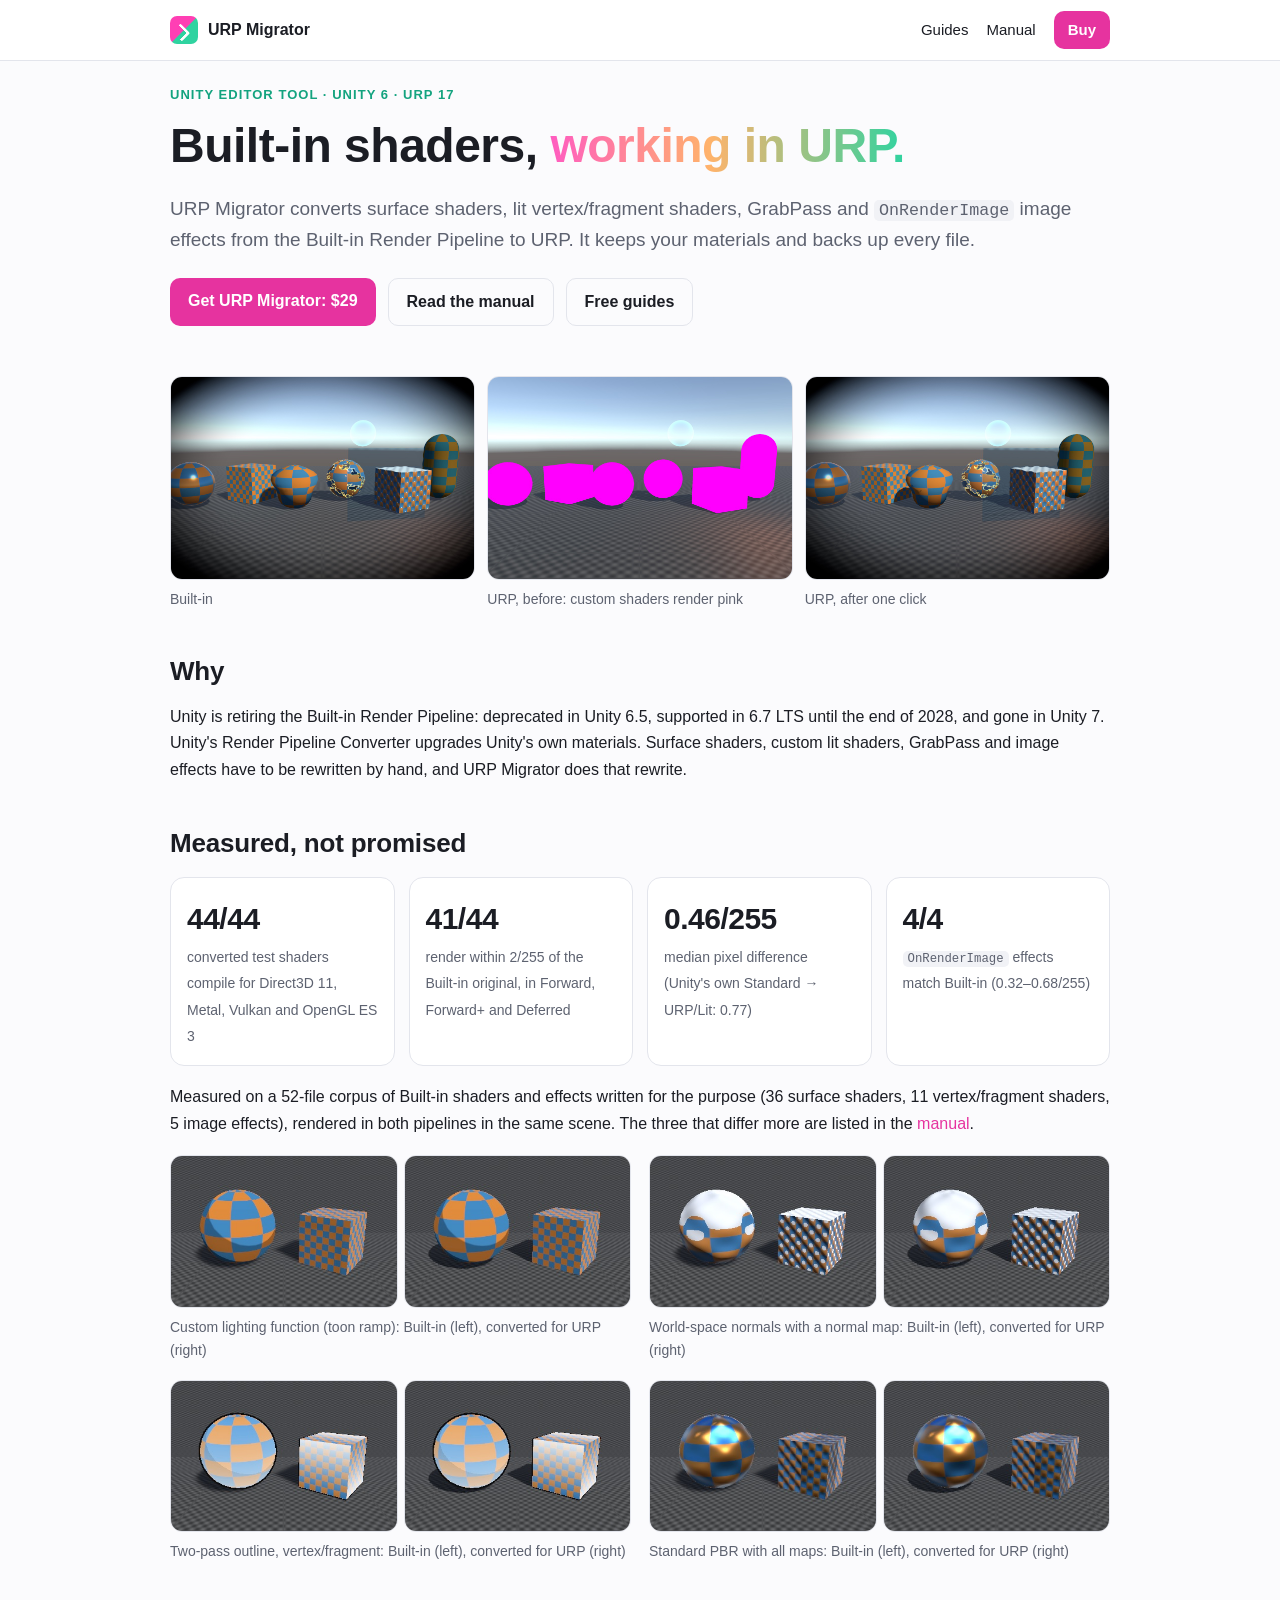
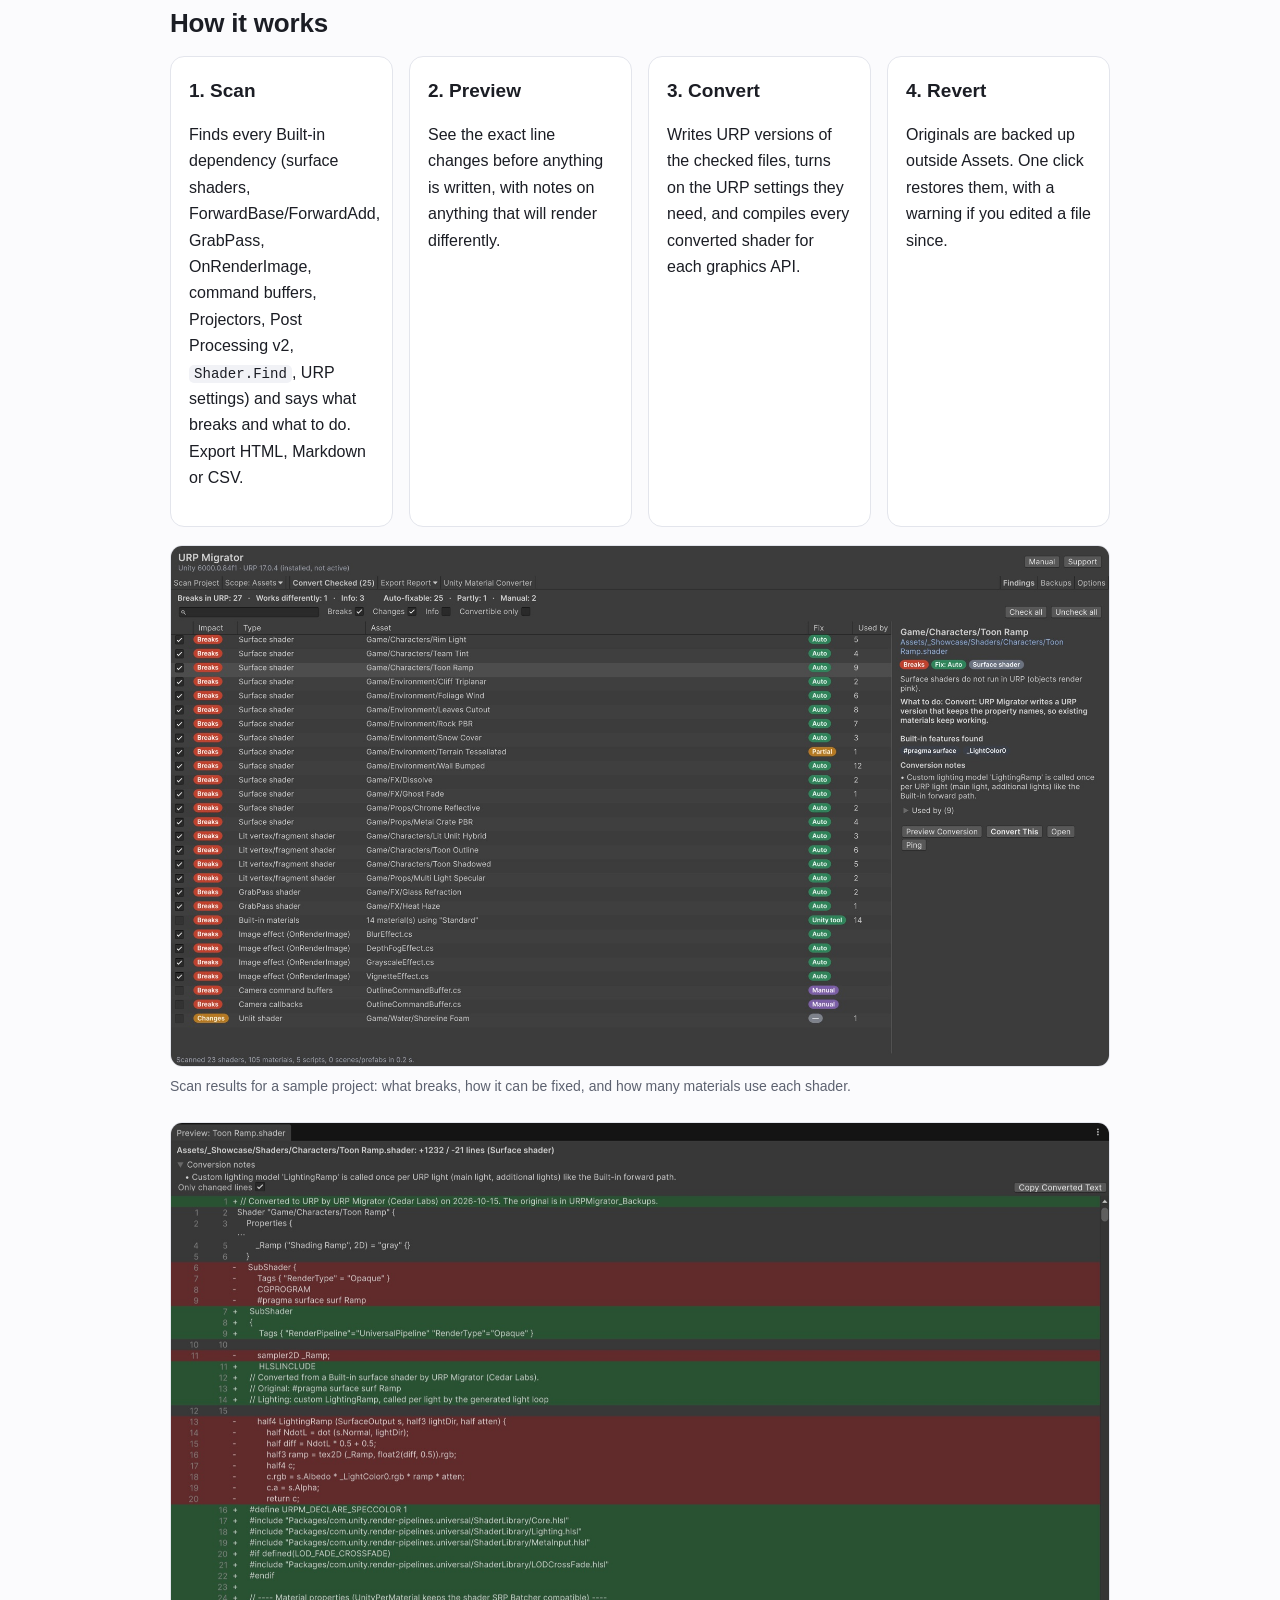
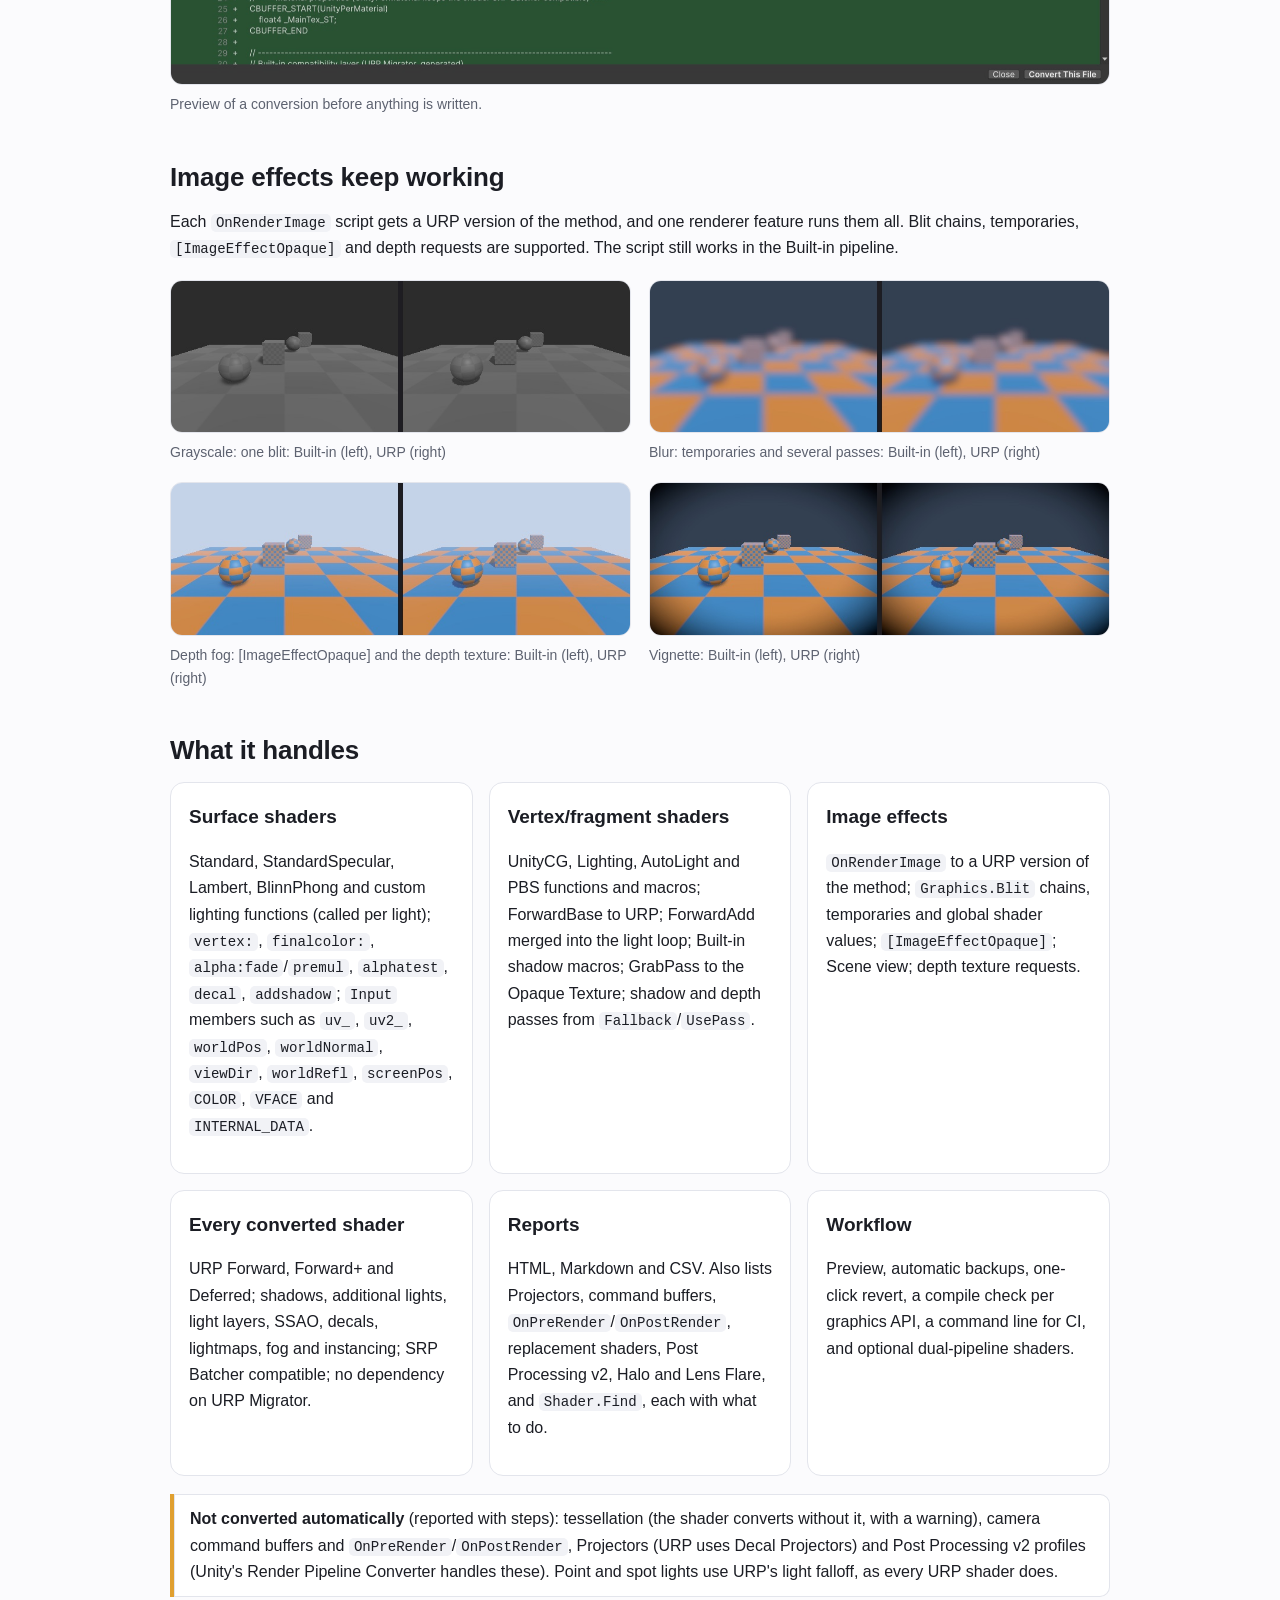
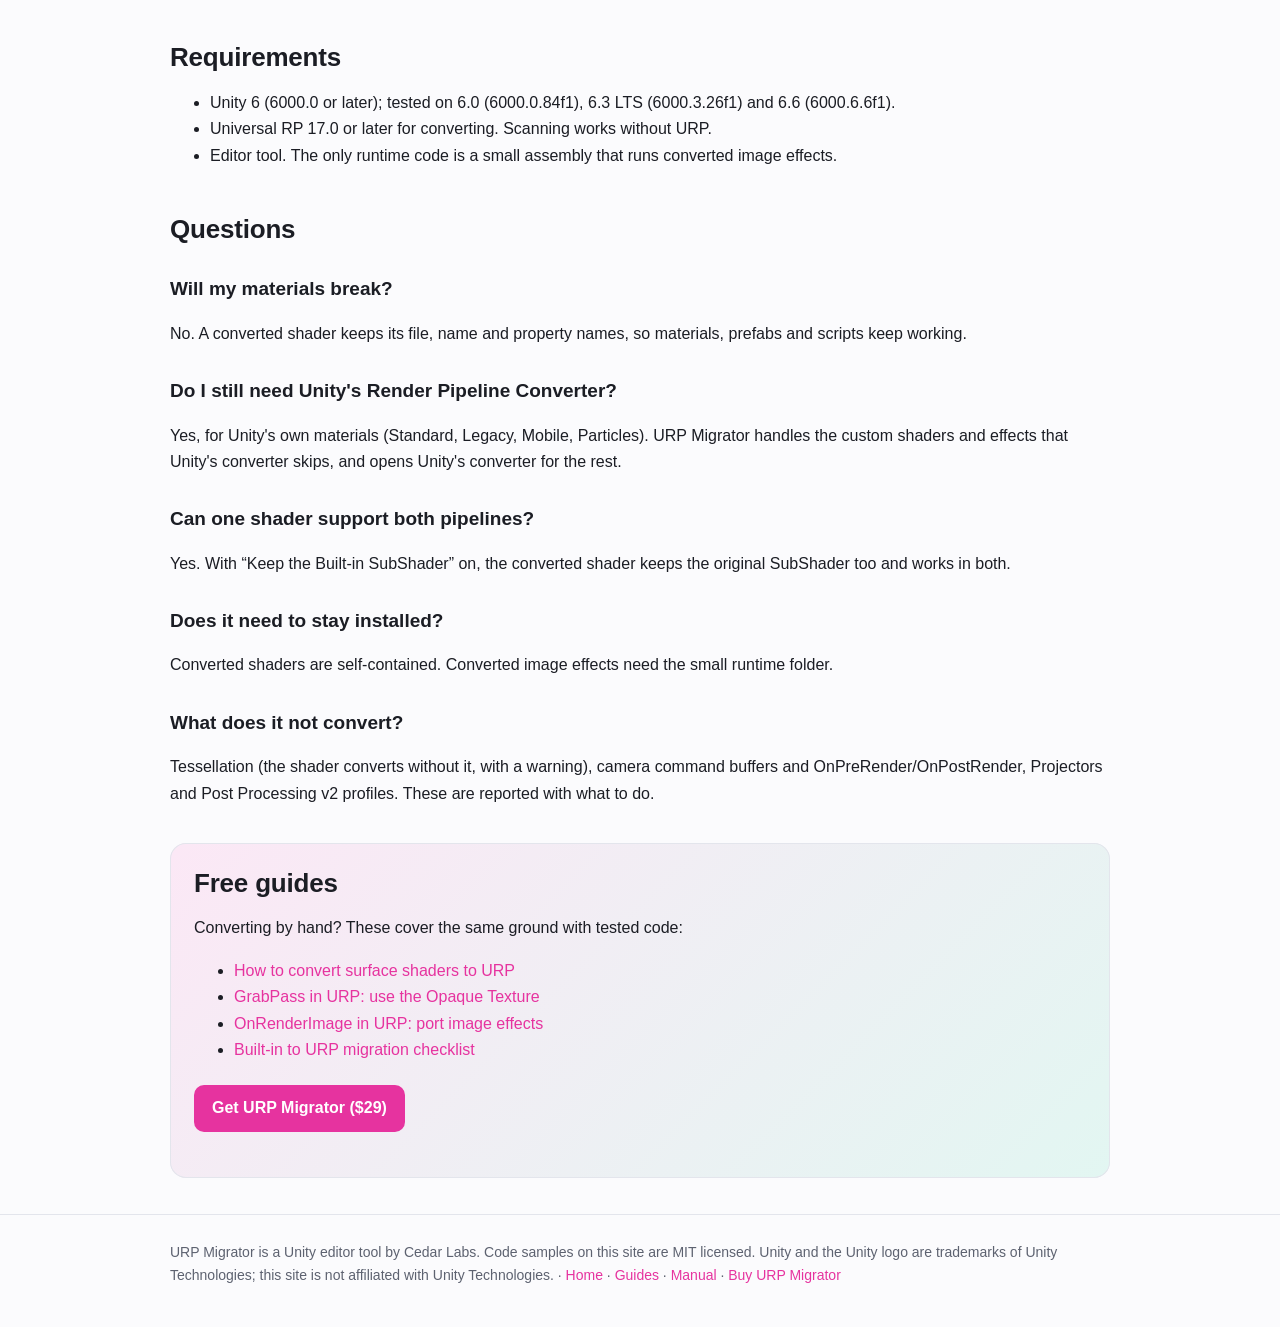
==== commit b8b627f6: "Update docs" ====
--- a/index.html
+++ b/index.html
@@ -18,7 +18,7 @@
 <script type="application/ld+json">{"@context": "https://schema.org", "@type": "WebSite", "name": "URP Migrator: convert Built-in shaders and image effects to URP (Unity 6)", "description": "Unity editor tool that converts surface shaders, lit vertex/fragment shaders, GrabPass and OnRenderImage image effects from the Built-in Render Pipeline to URP. Keeps materials, backs up every file.", "url": "https://nkiro33.github.io/urp-migrator-docs/"}</script>
 </head>
 <body>
-<header class="top"><div class="wrap"><a class="brand" href="index.html"><span class="logo"></span>URP Migrator</a><nav><a href='guides/index.html'>Guides</a><a class='hide-s' href='manual.html'>Manual</a><a class='btn' href='https://assetstore.unity.com/publishers/160610'>Asset Store</a></nav></div></header>
+<header class="top"><div class="wrap"><a class="brand" href="index.html"><span class="logo"></span>URP Migrator</a><nav><a href='guides/index.html'>Guides</a><a class='hide-s' href='manual.html'>Manual</a><a class='btn' href='https://neblaze4.gumroad.com/l/urp-migrator'>Buy</a></nav></div></header>
 <main class="wrap">
 
 <section class="hero">
@@ -26,7 +26,7 @@
 <h1>Built-in shaders, <span class="grad">working in URP.</span></h1>
 <p class="lede">URP Migrator converts surface shaders, lit vertex/fragment shaders, GrabPass and <code>OnRenderImage</code> image effects from
 the Built-in Render Pipeline to URP. It keeps your materials and backs up every file.</p>
-<div class="buttons"><a class="btn" href="https://assetstore.unity.com/publishers/160610">Coming soon to the Asset Store</a>
+<div class="buttons"><a class="btn" href="https://neblaze4.gumroad.com/l/urp-migrator">Get URP Migrator: $29</a>
 <a class="btn ghost" href="manual.html">Read the manual</a><a class="btn ghost" href="guides/index.html">Free guides</a></div>
 </section>
 <div class="trio">
@@ -98,12 +98,12 @@
 
 <div class="cta"><h2>Free guides</h2><p>Converting by hand? These cover the same ground with tested code:</p>
 <ul><li><a href='guides/convert-surface-shaders-to-urp.html'>How to convert surface shaders to URP</a></li><li><a href='guides/grabpass-in-urp.html'>GrabPass in URP: use the Opaque Texture</a></li><li><a href='guides/onrenderimage-in-urp.html'>OnRenderImage in URP: port image effects</a></li><li><a href='guides/built-in-to-urp-checklist.html'>Built-in to URP migration checklist</a></li></ul>
-<div class="buttons"><a class="btn" href="https://assetstore.unity.com/publishers/160610">URP Migrator: coming soon to the Unity Asset Store</a></div></div>
+<div class="buttons"><a class="btn" href="https://neblaze4.gumroad.com/l/urp-migrator">Get URP Migrator ($29)</a></div></div>
 
 </main>
 <footer><div class="wrap">URP Migrator is a Unity editor tool by Cedar Labs. Code samples on this site are MIT licensed.
 Unity and the Unity logo are trademarks of Unity Technologies; this site is not affiliated with Unity Technologies.
-· <a href="index.html">Home</a> · <a href="guides/index.html">Guides</a> · <a href="manual.html">Manual</a> · <a href="https://assetstore.unity.com/publishers/160610">Asset Store</a></div></footer>
+· <a href="index.html">Home</a> · <a href="guides/index.html">Guides</a> · <a href="manual.html">Manual</a> · <a href="https://neblaze4.gumroad.com/l/urp-migrator">Buy URP Migrator</a></div></footer>
 <script>document.querySelectorAll('.copy').forEach(b=>b.addEventListener('click',()=>{const t=b.closest('.code').querySelector('code').innerText;navigator.clipboard.writeText(t).then(()=>{b.textContent='Copied';setTimeout(()=>b.textContent='Copy',1500)})}));</script>
 </body>
 </html>
